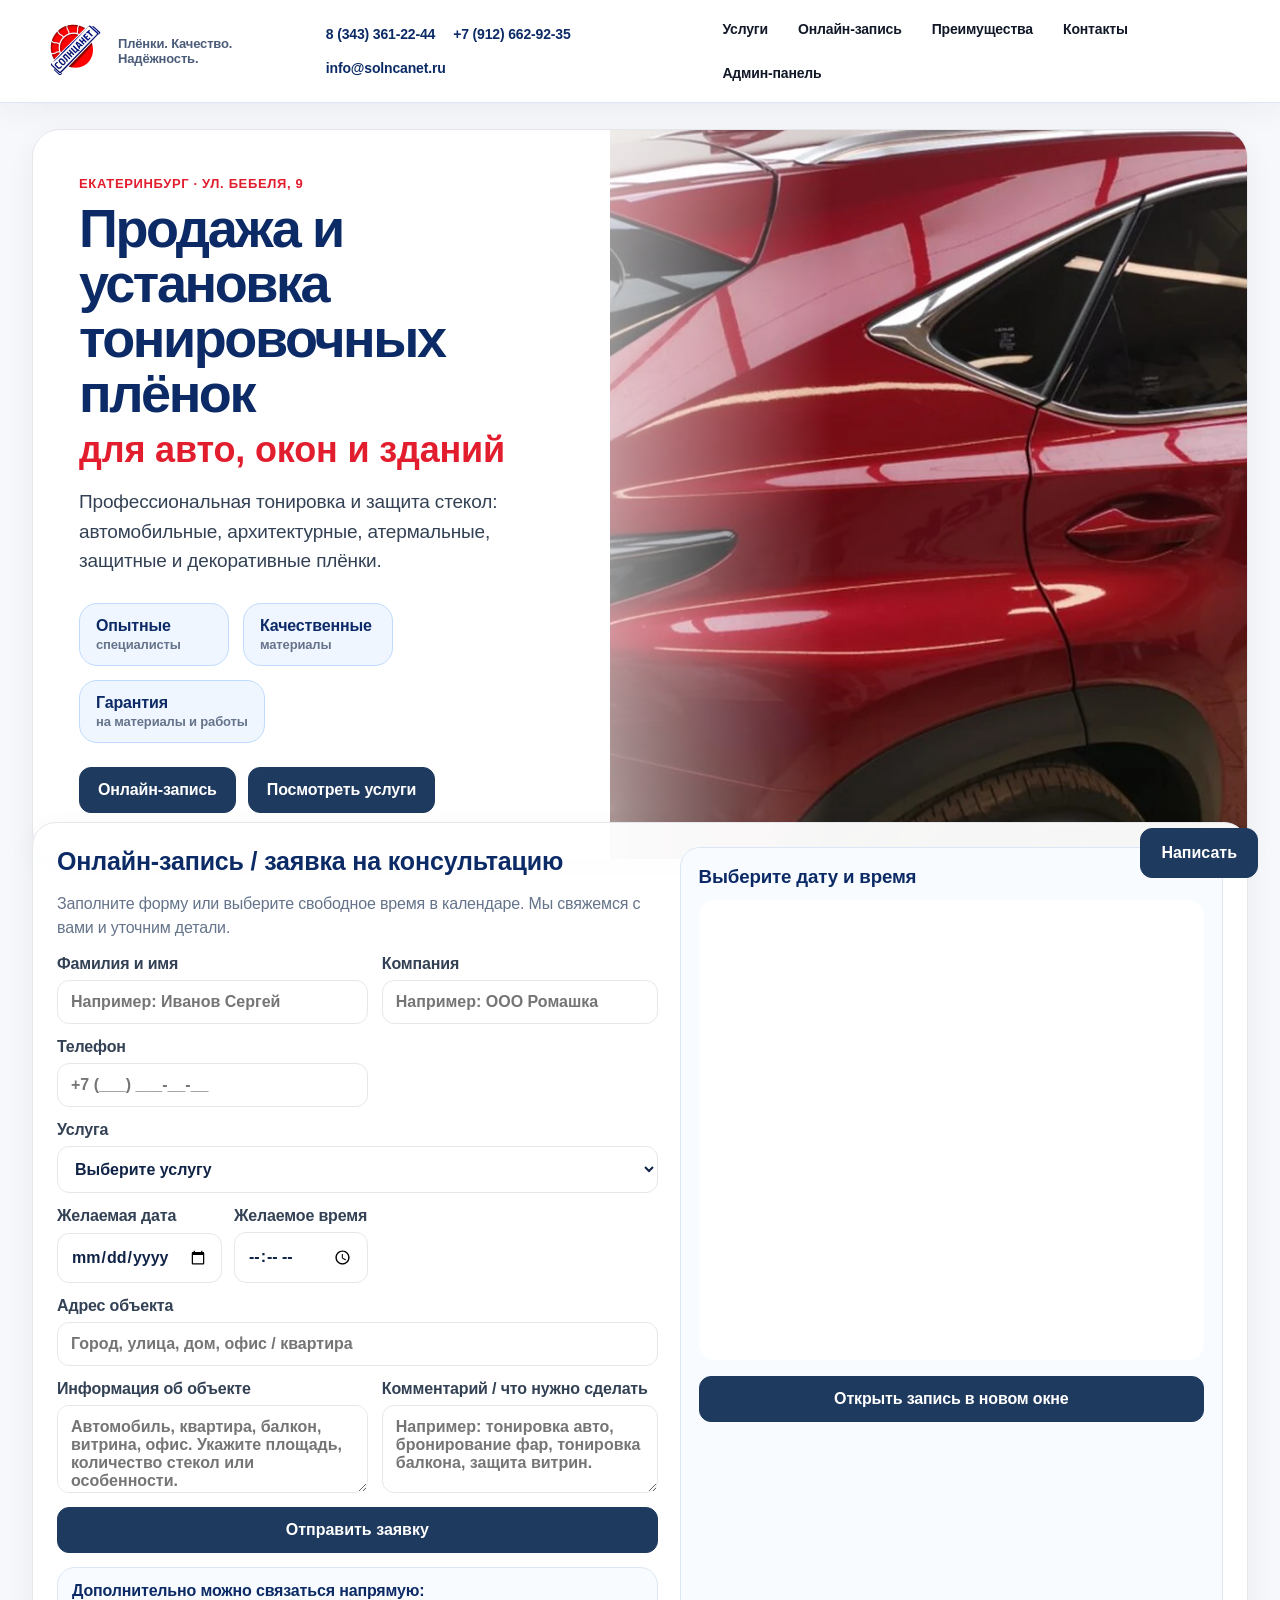
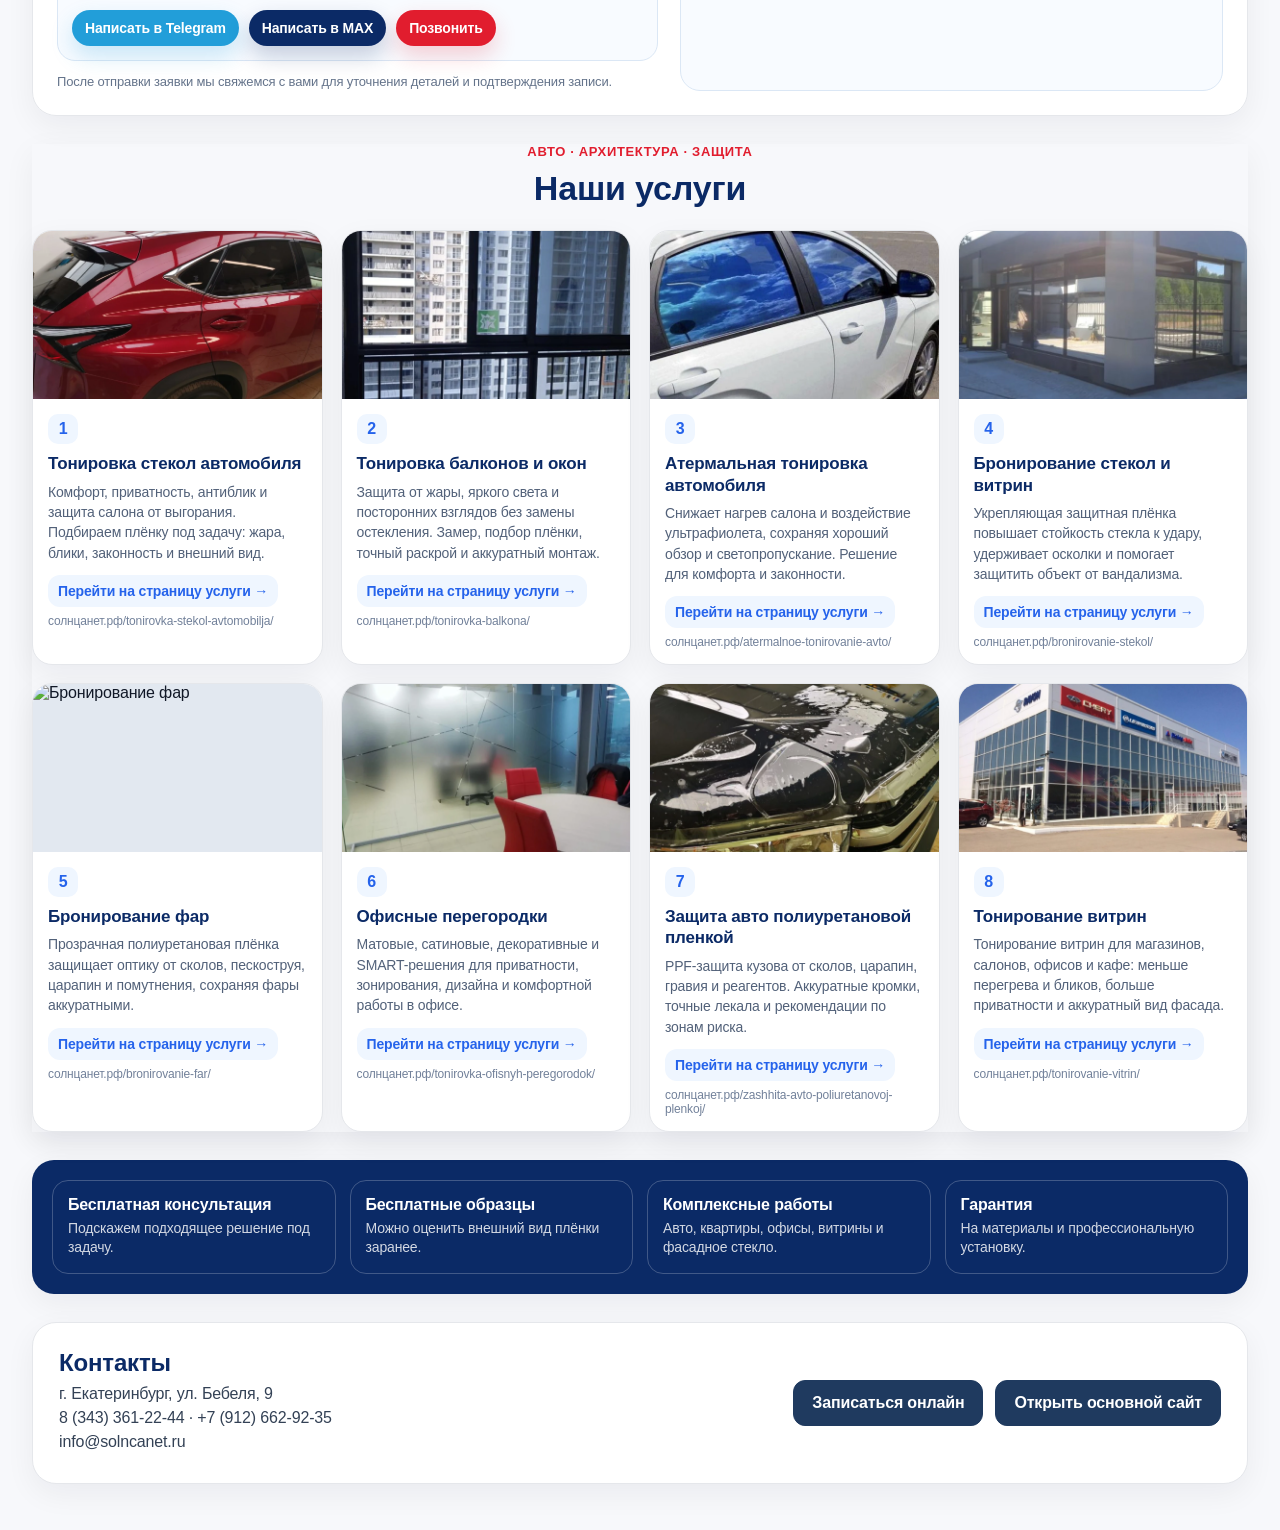
==== index.html @ ce9e2089 "Add files via upload" ====
<!DOCTYPE html>
<html lang="ru">
<head>
  <meta charset="UTF-8" />
  <meta name="viewport" content="width=device-width, initial-scale=1.0" />
  <title>СОЛНЦАНЕТ — продажа и установка тонировочных плёнок</title>
  <meta name="description" content="Онлайн-запись СОЛНЦАНЕТ: тонировка авто, окон, балконов, витрин, бронирование стекол, фар и защита авто полиуретановой пленкой." />

  <link rel="manifest" href="/manifest.webmanifest" />
  <meta name="theme-color" content="#111827" />
  <meta name="mobile-web-app-capable" content="yes" />
  <meta name="apple-mobile-web-app-capable" content="yes" />
  <meta name="apple-mobile-web-app-title" content="СОЛНЦАНЕТ" />
  <meta name="apple-mobile-web-app-status-bar-style" content="default" />
  <link rel="apple-touch-icon" href="/assets/icons/apple-touch-icon.png" />
  <link rel="stylesheet" href="assets/site.css" />
</head>
<body>
  <header class="site-header">
    <a class="logo" href="index.html" aria-label="СОЛНЦАНЕТ">
      <img src="assets/logo-solncanet.png" alt="СОЛНЦАНЕТ" />
      <span>Плёнки. Качество. Надёжность.</span>
    </a>

    <div class="header-contacts" aria-label="Контакты">
      <a href="tel:+73433612244">8 (343) 361-22-44</a>
      <a href="tel:+79126629235">+7 (912) 662-92-35</a>
      <a href="mailto:info@solncanet.ru">info@solncanet.ru</a>
    </div>

    <nav class="nav" aria-label="Навигация">
      <a href="#services">Услуги</a>
      <a href="#booking">Онлайн-запись</a>
      <a href="#advantages">Преимущества</a>
      <a href="#contacts">Контакты</a>
      <a href="admin.html">Админ-панель</a>
    </nav>
  </header>

  <main>
    <section class="hero">
      <div class="hero__text">
        <p class="pretitle">Екатеринбург · ул. Бебеля, 9</p>
        <h1>Продажа и установка <span>тонировочных плёнок</span></h1>
        <h2>для авто, окон и зданий</h2>
        <p class="hero__desc">Профессиональная тонировка и защита стекол: автомобильные, архитектурные, атермальные, защитные и декоративные плёнки.</p>
        <div class="hero-badges">
          <div><b>Опытные</b><span>специалисты</span></div>
          <div><b>Качественные</b><span>материалы</span></div>
          <div><b>Гарантия</b><span>на материалы и работы</span></div>
        </div>
        <div class="hero-actions">
          <a class="btn btn--red" href="zapis.html">Онлайн-запись</a>
          <a class="btn btn--light" href="#services">Посмотреть услуги</a>
        </div>
      </div>
      <div class="hero__image" data-hero-media data-video-src="assets/video/hero.mp4" data-video-poster="assets/img/hero-solncanet.webp">
        <img src="assets/img/hero-solncanet.webp" alt="СОЛНЦАНЕТ — продажа и установка плёнок" />
      </div>
    </section>

    <section id="booking" class="booking-card">
      <div class="booking-form">
        <h2>Онлайн-запись / заявка на консультацию</h2>
        <p>Заполните форму или выберите свободное время в календаре. Мы свяжемся с вами и уточним детали.</p>
        <form id="leadForm" class="lead-form-v7">
          <input type="text" name="hpCompany" class="hp-field" tabindex="-1" autocomplete="off" aria-hidden="true" />
          <input type="hidden" name="formStartedAt" id="formStartedAt" />

          <label>Фамилия и имя
            <input name="name" placeholder="Например: Иванов Сергей" autocomplete="name" required />
          </label>

          <label>Компания
            <input name="companyName" placeholder="Например: ООО Ромашка" autocomplete="organization" />
          </label>

          <label>Телефон
            <input name="phone" placeholder="+7 (___) ___-__-__" autocomplete="tel" required />
          </label>

          <label>Услуга
            <select name="service" required>
              <option value="">Выберите услугу</option>
              <option>Тонировка стекол автомобиля</option>
              <option>Атермальная тонировка автомобиля</option>
              <option>Тонировка балконов и окон</option>
              <option>Бронирование стекол и витрин</option>
              <option>Бронирование фар</option>
              <option>Защита авто полиуретановой пленкой</option>
              <option>Тонирование витрин</option>
              <option>Декоративное тонирование офисных перегородок</option>
              <option>Замер / консультация</option>
              <option>Другое</option>
            </select>
          </label>

          <div class="form-row-2">
            <label>Желаемая дата
              <input name="preferredDate" type="date" />
            </label>
            <label>Желаемое время
              <input name="preferredTime" type="time" />
            </label>
          </div>

          <label>Адрес объекта
            <input name="address" placeholder="Город, улица, дом, офис / квартира" required />
          </label>

          <label>Информация об объекте
            <textarea name="objectInfo" placeholder="Автомобиль, квартира, балкон, витрина, офис. Укажите площадь, количество стекол или особенности." required></textarea>
          </label>

          <label>Комментарий / что нужно сделать
            <textarea name="task" placeholder="Например: тонировка авто, бронирование фар, тонировка балкона, защита витрин." required></textarea>
          </label>

          <button class="btn btn--red" id="leadSubmitBtn" type="submit">Отправить заявку</button>
        </form>
        <div class="contact-choice" id="messengerChoice">
          <b>Дополнительно можно связаться напрямую:</b>
          <div>
            <a class="messenger messenger--tg" href="https://t.me/infosnt" target="_blank" rel="noopener">Написать в Telegram</a>
            <a class="messenger messenger--max" href="https://max.ru/u/f9LHodD0cOJzCTZONeauAnUFGMjW4PM404PirE-rPHovceQ9714S84993z8" target="_blank" rel="noopener">Написать в MAX</a>
            <a class="messenger messenger--phone" href="tel:+79221812244">Позвонить</a>
          </div>
        </div>
        <p class="form-note" id="formNote">После отправки заявки мы свяжемся с вами для уточнения деталей и подтверждения записи.</p>
      </div>

      <div class="calendar-widget">
        <h3>Выберите дату и время</h3>
        <iframe src="https://cal.com/solncanet?embed=true" loading="lazy" title="Онлайн-запись СОЛНЦАНЕТ" allow="camera; microphone; fullscreen; autoplay; clipboard-write"></iframe>
        <a class="btn btn--blue" href="https://cal.com/solncanet" target="_blank" rel="noopener">Открыть запись в новом окне</a>
      </div>
    </section>

    <section id="services" class="services-section">
      <div class="section-head">
        <p class="pretitle">Авто · Архитектура · Защита</p>
        <h2>Наши услуги</h2>
      </div>
      <div class="services-grid">
        <a class="service-card" data-card-link="true" href="https://солнцанет.рф/tonirovka-stekol-avtomobilja/" target="_blank" rel="noopener">
          <img src="assets/img/auto-tonirovka.webp" alt="Тонировка стекол автомобиля" loading="lazy" />
          <div class="service-card__body">
            <span class="service-card__num">1</span>
            <h3>Тонировка стекол автомобиля</h3>
            <p>Комфорт, приватность, антиблик и защита салона от выгорания. Подбираем плёнку под задачу: жара, блики, законность и внешний вид.</p>
            <b>Перейти на страницу услуги →</b>
            <small>солнцанет.рф/tonirovka-stekol-avtomobilja/</small>
          </div>
        </a>
        <a class="service-card" data-card-link="true" href="https://солнцанет.рф/tonirovka-balkona/" target="_blank" rel="noopener">
          <img src="assets/img/okna-balkony.webp" alt="Тонировка балконов и окон" loading="lazy" />
          <div class="service-card__body">
            <span class="service-card__num">2</span>
            <h3>Тонировка балконов и окон</h3>
            <p>Защита от жары, яркого света и посторонних взглядов без замены остекления. Замер, подбор плёнки, точный раскрой и аккуратный монтаж.</p>
            <b>Перейти на страницу услуги →</b>
            <small>солнцанет.рф/tonirovka-balkona/</small>
          </div>
        </a>
        <a class="service-card" data-card-link="true" href="https://солнцанет.рф/atermalnoe-tonirovanie-avto/" target="_blank" rel="noopener">
          <img src="assets/img/atermal.webp" alt="Атермальная тонировка автомобиля" loading="lazy" />
          <div class="service-card__body">
            <span class="service-card__num">3</span>
            <h3>Атермальная тонировка автомобиля</h3>
            <p>Снижает нагрев салона и воздействие ультрафиолета, сохраняя хороший обзор и светопропускание. Решение для комфорта и законности.</p>
            <b>Перейти на страницу услуги →</b>
            <small>солнцанет.рф/atermalnoe-tonirovanie-avto/</small>
          </div>
        </a>
        <a class="service-card" data-card-link="true" href="https://солнцанет.рф/bronirovanie-stekol/" target="_blank" rel="noopener">
          <img src="assets/img/bronirovanie-stekol.webp" alt="Бронирование стекол и витрин" loading="lazy" />
          <div class="service-card__body">
            <span class="service-card__num">4</span>
            <h3>Бронирование стекол и витрин</h3>
            <p>Укрепляющая защитная плёнка повышает стойкость стекла к удару, удерживает осколки и помогает защитить объект от вандализма.</p>
            <b>Перейти на страницу услуги →</b>
            <small>солнцанет.рф/bronirovanie-stekol/</small>
          </div>
        </a>
        <a class="service-card" data-card-link="true" href="https://солнцанет.рф/bronirovanie-far/" target="_blank" rel="noopener">
          <img src="https://солнцанет.рф/wp-content/uploads/2026/03/img_20201122_005517-scaled-e1772696358312.jpg" alt="Бронирование фар" loading="lazy" />
          <div class="service-card__body">
            <span class="service-card__num">5</span>
            <h3>Бронирование фар</h3>
            <p>Прозрачная полиуретановая плёнка защищает оптику от сколов, пескоструя, царапин и помутнения, сохраняя фары аккуратными.</p>
            <b>Перейти на страницу услуги →</b>
            <small>солнцанет.рф/bronirovanie-far/</small>
          </div>
        </a>
        <a class="service-card" data-card-link="true" href="https://солнцанет.рф/tonirovka-ofisnyh-peregorodok/" target="_blank" rel="noopener">
          <img src="assets/img/ofis-peregorodki.webp" alt="Декоративное тонирование офисных перегородок" loading="lazy" />
          <div class="service-card__body">
            <span class="service-card__num">6</span>
            <h3>Офисные перегородки</h3>
            <p>Матовые, сатиновые, декоративные и SMART-решения для приватности, зонирования, дизайна и комфортной работы в офисе.</p>
            <b>Перейти на страницу услуги →</b>
            <small>солнцанет.рф/tonirovka-ofisnyh-peregorodok/</small>
          </div>
        </a>
        <a class="service-card" data-card-link="true" href="https://солнцанет.рф/zashhita-avto-poliuretanovoj-plenkoj/" target="_blank" rel="noopener">
          <img src="assets/img/ppf.webp" alt="Защита авто полиуретановой пленкой" loading="lazy" />
          <div class="service-card__body">
            <span class="service-card__num">7</span>
            <h3>Защита авто полиуретановой пленкой</h3>
            <p>PPF-защита кузова от сколов, царапин, гравия и реагентов. Аккуратные кромки, точные лекала и рекомендации по зонам риска.</p>
            <b>Перейти на страницу услуги →</b>
            <small>солнцанет.рф/zashhita-avto-poliuretanovoj-plenkoj/</small>
          </div>
        </a>
        <a class="service-card" data-card-link="true" href="https://солнцанет.рф/tonirovanie-vitrin/" target="_blank" rel="noopener">
          <img src="assets/img/vitriny.webp" alt="Тонирование витрин" loading="lazy" />
          <div class="service-card__body">
            <span class="service-card__num">8</span>
            <h3>Тонирование витрин</h3>
            <p>Тонирование витрин для магазинов, салонов, офисов и кафе: меньше перегрева и бликов, больше приватности и аккуратный вид фасада.</p>
            <b>Перейти на страницу услуги →</b>
            <small>солнцанет.рф/tonirovanie-vitrin/</small>
          </div>
        </a>
      </div>
    </section>

    <section id="advantages" class="benefits">
      <div><b>Бесплатная консультация</b><span>Подскажем подходящее решение под задачу.</span></div>
      <div><b>Бесплатные образцы</b><span>Можно оценить внешний вид плёнки заранее.</span></div>
      <div><b>Комплексные работы</b><span>Авто, квартиры, офисы, витрины и фасадное стекло.</span></div>
      <div><b>Гарантия</b><span>На материалы и профессиональную установку.</span></div>
    </section>

    <section id="contacts" class="contacts-card">
      <div>
        <h2>Контакты</h2>
        <p>г. Екатеринбург, ул. Бебеля, 9</p>
        <p><a href="tel:+73433612244">8 (343) 361-22-44</a> · <a href="tel:+79126629235">+7 (912) 662-92-35</a></p>
        <p><a href="mailto:info@solncanet.ru">info@solncanet.ru</a></p>
      </div>
      <div class="contacts-actions">
        <a class="btn btn--red" href="zapis.html">Записаться онлайн</a>
        <a class="btn btn--light" href="https://солнцанет.рф" target="_blank" rel="noopener">Открыть основной сайт</a>
      </div>
    </section>
  </main>

  <div class="floating-contact">
    <button class="floating-contact__main" type="button" aria-label="Связаться">Написать</button>
    <div class="floating-contact__menu">
      <a href="https://t.me/infosnt" target="_blank" rel="noopener">Telegram</a>
      <a href="https://max.ru/u/f9LHodD0cOJzCTZONeauAnUFGMjW4PM404PirE-rPHovceQ9714S84993z8" target="_blank" rel="noopener">MAX</a>
      <a href="tel:+79221812244">Позвонить</a>
    </div>
  </div>

  <script src="assets/site.js"></script>
  <script src="assets/pwa.js"></script>
</body>
</html>
---- assets/site.css ----
*{box-sizing:border-box}:root{--blue:#0b2a66;--blue2:#2563eb;--red:#e11d2e;--bg:#f5f8ff;--line:#dbe7f5;--text:#0f2347;--muted:#65748b;--shadow:0 22px 65px rgba(15,35,71,.12)}html{scroll-behavior:smooth}body{margin:0;font-family:Arial,Helvetica,sans-serif;background:linear-gradient(135deg,#fff 0%,#eef5ff 100%);color:var(--text)}a{text-decoration:none;color:inherit}.site-header{min-height:86px;background:#fff;border-bottom:1px solid var(--line);display:flex;align-items:center;gap:24px;justify-content:space-between;padding:12px min(4vw,42px);position:sticky;top:0;z-index:20;box-shadow:0 8px 28px rgba(15,35,71,.05)}.logo{display:flex;align-items:center;gap:12px;color:var(--blue);font-weight:900}.logo img{height:64px;width:auto;display:block}.logo span{font-size:13px;color:#4b5c78}.header-contacts{display:flex;gap:18px;flex-wrap:wrap;font-weight:800;color:var(--blue);font-size:14px}.nav{display:flex;gap:10px;align-items:center;flex-wrap:wrap;font-weight:800;font-size:14px}.nav a{padding:9px 10px;border-radius:12px}.nav a:hover{background:#eff6ff}.hero{width:min(1420px,95vw);margin:26px auto 0;background:#fff;border:1px solid var(--line);border-radius:28px;box-shadow:var(--shadow);overflow:hidden;display:grid;grid-template-columns:.95fr 1.05fr;min-height:430px}.hero__text{padding:46px}.pretitle{margin:0 0 10px;color:var(--red);font-weight:900;text-transform:uppercase;letter-spacing:.05em;font-size:13px}.hero h1{font-size:54px;line-height:1.02;margin:0;color:var(--blue);letter-spacing:-.045em}.hero h1 span{display:block}.hero h2{font-size:36px;line-height:1.05;margin:10px 0 18px;color:var(--red)}.hero__desc{font-size:19px;line-height:1.55;color:#334155;margin:0;max-width:620px}.hero__image{min-height:430px;background:#eaf2ff;position:relative}.hero__image:before{content:"";position:absolute;inset:0;background:linear-gradient(90deg,rgba(255,255,255,.55),transparent 35%)}.hero__image img,.hero__image video{width:100%;height:100%;object-fit:cover;display:block}.hero__image video{background:#0b2a66}.hero-badges{display:flex;gap:14px;flex-wrap:wrap;margin-top:28px}.hero-badges div{display:grid;gap:2px;background:#eff6ff;border:1px solid #bfdbfe;border-radius:18px;padding:13px 16px;min-width:150px}.hero-badges b{color:var(--blue)}.hero-badges span{font-size:13px;color:var(--muted);font-weight:700}.hero-actions{display:flex;gap:12px;flex-wrap:wrap;margin-top:24px}.booking-card{width:min(1420px,95vw);margin:-38px auto 28px;position:relative;z-index:3;background:rgba(255,255,255,.96);border:1px solid var(--line);border-radius:24px;box-shadow:var(--shadow);display:grid;grid-template-columns:1.05fr .95fr;gap:22px;padding:24px}.booking-card h2{margin:0 0 8px;font-size:25px;color:var(--blue)}.booking-card p{color:var(--muted);line-height:1.45}.booking-form form{display:grid;grid-template-columns:1fr 1fr;gap:14px}.booking-form label{display:grid;gap:7px;font-weight:900;color:#334155}.booking-form textarea{min-height:88px;resize:vertical}.booking-form input,.booking-form textarea{border:1px solid #cbd5e1;border-radius:14px;padding:12px 13px;font-size:15px;outline:none}.booking-form input:focus,.booking-form textarea:focus{border-color:var(--blue2);box-shadow:0 0 0 4px rgba(37,99,235,.1)}.booking-form label:nth-of-type(4),.booking-form label:nth-of-type(5),.booking-form .btn{grid-column:1/-1}.form-note{color:var(--muted);font-size:13px;margin:12px 0 0}.calendar-widget{background:#f8fbff;border:1px solid var(--line);border-radius:20px;padding:18px}.calendar-widget h3{margin:0 0 12px;color:var(--blue)}.calendar-widget iframe{width:100%;height:460px;border:0;border-radius:16px;background:#fff}.btn{border:0;border-radius:14px;padding:13px 18px;font-weight:900;display:inline-flex;align-items:center;justify-content:center;cursor:pointer}.btn--red{background:var(--red);color:#fff}.btn--blue{background:var(--blue2);color:#fff;margin-top:12px;width:100%}.btn--light{background:#eff6ff;color:var(--blue)}.services-section{width:min(1420px,95vw);margin:28px auto}.section-head{text-align:center;margin-bottom:22px}.services-section h2{font-size:34px;margin:0;color:var(--blue)}.services-grid{display:grid;grid-template-columns:repeat(4,1fr);gap:18px}.service-card{background:#fff;border:1px solid var(--line);border-radius:20px;overflow:hidden;box-shadow:0 14px 40px rgba(15,35,71,.08);transition:.18s transform,.18s box-shadow;display:flex;flex-direction:column}.service-card:hover{transform:translateY(-3px);box-shadow:0 20px 55px rgba(15,35,71,.13)}.service-card img{width:100%;height:168px;object-fit:cover;display:block;background:#e2e8f0}.service-card__body{padding:15px}.service-card__num{display:inline-flex;align-items:center;justify-content:center;width:30px;height:30px;border-radius:10px;background:#eff6ff;color:var(--blue2);font-weight:900;margin-bottom:9px}.service-card h3{font-size:17px;line-height:1.25;color:var(--blue);margin:0 0 7px}.service-card p{margin:0 0 12px;color:#526179;line-height:1.45;font-size:14px}.service-card b{color:var(--blue2);font-size:14px}.service-card small{display:block;margin-top:7px;color:#72819a;font-size:12px;word-break:break-word}.benefits{width:min(1420px,95vw);margin:28px auto;background:var(--blue);color:#fff;border-radius:22px;padding:20px;display:grid;grid-template-columns:repeat(4,1fr);gap:14px}.benefits div{border:1px solid rgba(255,255,255,.22);border-radius:16px;padding:15px}.benefits b{display:block;margin-bottom:5px}.benefits span{opacity:.82;font-size:14px;line-height:1.4}.contacts-card{width:min(1420px,95vw);margin:0 auto 46px;background:#fff;border:1px solid var(--line);border-radius:24px;box-shadow:var(--shadow);padding:26px;display:flex;justify-content:space-between;gap:20px;align-items:center}.contacts-card h2{margin:0 0 8px;color:var(--blue)}.contacts-card p{margin:6px 0;color:#334155}.contacts-actions{display:flex;gap:12px;flex-wrap:wrap}.booking-only{width:min(1180px,95vw);margin:34px auto;background:#fff;border:1px solid var(--line);border-radius:28px;box-shadow:var(--shadow);padding:28px}.booking-only h1{font-size:42px;color:var(--blue);margin:0 0 8px}.booking-only p{color:var(--muted);font-size:18px}.booking-only iframe{width:100%;height:820px;border:0;border-radius:20px}@media(max-width:1180px){.header-contacts{display:none}.services-grid{grid-template-columns:repeat(2,1fr)}}@media(max-width:900px){.hero,.booking-card{grid-template-columns:1fr}.benefits{grid-template-columns:repeat(2,1fr)}.hero h1{font-size:42px}.hero h2{font-size:28px}.contacts-card{display:block}.contacts-actions{margin-top:18px}}@media(max-width:620px){.site-header{align-items:flex-start;gap:12px;flex-direction:column}.nav{gap:6px}.logo img{height:56px}.booking-form form{grid-template-columns:1fr}.services-grid,.benefits{grid-template-columns:1fr}.hero__text{padding:28px}.booking-card{margin:18px auto}.calendar-widget iframe{height:680px}}

/* v3: карточка услуги кликабельна целиком, включая фото */
.service-card{cursor:pointer;position:relative}
.service-card img{pointer-events:none}
.service-card__body{pointer-events:none}
.service-card b{display:inline-flex;background:#eff6ff;color:var(--blue2);border-radius:12px;padding:8px 10px}
.service-card:focus-visible{outline:4px solid rgba(37,99,235,.35);outline-offset:3px}


/* v5: Telegram / MAX contact buttons */
.messenger-links{display:flex;align-items:center;gap:8px;flex-wrap:wrap}
.messenger{display:inline-flex;align-items:center;justify-content:center;border-radius:999px;padding:10px 13px;font-weight:900;font-size:14px;text-decoration:none;white-space:nowrap;transition:.18s transform,.18s box-shadow,.18s filter}
.messenger:hover{transform:translateY(-1px);filter:brightness(.98)}
.messenger--tg{background:#229ED9;color:#fff!important;box-shadow:0 10px 22px rgba(34,158,217,.22)}
.messenger--max{background:#0b2a66;color:#fff!important;box-shadow:0 10px 22px rgba(11,42,102,.22)}
.messenger--phone{background:#e11d2e;color:#fff!important;box-shadow:0 10px 22px rgba(225,29,46,.20)}

.contact-choice{margin-top:14px;background:#f8fbff;border:1px solid var(--line);border-radius:18px;padding:14px;display:grid;gap:10px}
.contact-choice b{color:var(--blue)}
.contact-choice div,.booking-contact-choice{display:flex;gap:10px;flex-wrap:wrap}

.floating-contact{position:fixed;right:22px;bottom:22px;z-index:90}
.floating-contact__main{border:0;border-radius:999px;background:#e11d2e;color:#fff;font-weight:900;padding:15px 20px;box-shadow:0 18px 45px rgba(225,29,46,.28);cursor:pointer}
.floating-contact__menu{position:absolute;right:0;bottom:58px;background:#fff;border:1px solid var(--line);border-radius:18px;box-shadow:0 18px 55px rgba(15,35,71,.18);padding:10px;display:none;min-width:190px}
.floating-contact.is-open .floating-contact__menu{display:grid;gap:8px}
.floating-contact__menu a{display:flex;align-items:center;justify-content:center;border-radius:12px;padding:11px 13px;font-weight:900;text-decoration:none;background:#eff6ff;color:var(--blue)}
.floating-contact__menu a:nth-child(1){background:#229ED9;color:#fff}
.floating-contact__menu a:nth-child(2){background:#0b2a66;color:#fff}
.floating-contact__menu a:nth-child(3){background:#e11d2e;color:#fff}

@media(max-width:1100px){
  .messenger-links{width:100%}
}
@media(max-width:620px){
  .floating-contact{right:14px;bottom:14px}
  .floating-contact__main{padding:13px 16px}
}


.contact-choice--highlight{
  box-shadow:0 0 0 4px rgba(37,99,235,.18), 0 18px 50px rgba(15,35,71,.16);
  border-color:#2563eb!important;
}

/* v7: нормальная отправка заявок */
.lead-form-v7 select,
.lead-form-v7 input[type="date"],
.lead-form-v7 input[type="time"]{width:100%;border:1px solid #cbd5e1;border-radius:14px;padding:13px;font-size:15px;background:#fff;color:var(--text)}
.form-row-2{display:grid;grid-template-columns:1fr 1fr;gap:12px}
.hp-field{position:absolute!important;left:-9999px!important;width:1px!important;height:1px!important;opacity:0!important;pointer-events:none!important}
#leadSubmitBtn:disabled{opacity:.72;cursor:wait}
.form-note.is-success{color:#166534;background:#dcfce7;border:1px solid #86efac;border-radius:14px;padding:12px;font-weight:900}
.form-note.is-error{color:#991b1b;background:#fee2e2;border:1px solid #fecaca;border-radius:14px;padding:12px;font-weight:900}
@media(max-width:640px){.form-row-2{grid-template-columns:1fr}}

.pwa-install-box{position:fixed;left:16px;right:16px;bottom:16px;z-index:9999;display:flex;align-items:center;gap:12px;justify-content:space-between;background:#fff;border:1px solid rgba(13,49,111,.18);box-shadow:0 18px 45px rgba(13,49,111,.2);border-radius:18px;padding:12px 14px;color:#08245a}.pwa-install-box div{display:grid;gap:2px}.pwa-install-box b{font-size:15px}.pwa-install-box span{font-size:12px;color:#556070}.pwa-install-box button{border:0;border-radius:12px;padding:10px 14px;font-weight:800;cursor:pointer}.pwa-install-box #pwaInstallBtn{background:#e71630;color:#fff}.pwa-install-box #pwaInstallClose{background:#f1f5fb;color:#102b5c;font-size:18px;line-height:1;padding:8px 11px}@media(max-width:640px){.pwa-install-box{align-items:flex-start}.pwa-install-box #pwaInstallBtn{white-space:nowrap}}


/* v44 public minimal UI */
:root{--ui-primary:#1f3a5f;--ui-line:#e5e7eb;--ui-bg:#f7f8fb;--ui-text:#111827;--ui-muted:#6b7280;--ui-shadow:0 10px 30px rgba(17,24,39,.055)}
body{font-family:Inter,-apple-system,BlinkMacSystemFont,"Segoe UI",Roboto,Arial,sans-serif!important;background:var(--ui-bg)!important;color:var(--ui-text)!important;letter-spacing:-.01em!important}button,input,select,textarea{font:inherit!important}button,.btn,.primary{background:var(--ui-primary)!important;color:#fff!important;border:1px solid var(--ui-primary)!important;border-radius:12px!important;box-shadow:none!important;font-weight:800!important}input,select,textarea{border:1px solid var(--ui-line)!important;border-radius:12px!important;box-shadow:none!important}.card,.service-card,.form-card,section{box-shadow:var(--ui-shadow)!important;border-color:var(--ui-line)!important}.muted,p{color:var(--ui-muted)}
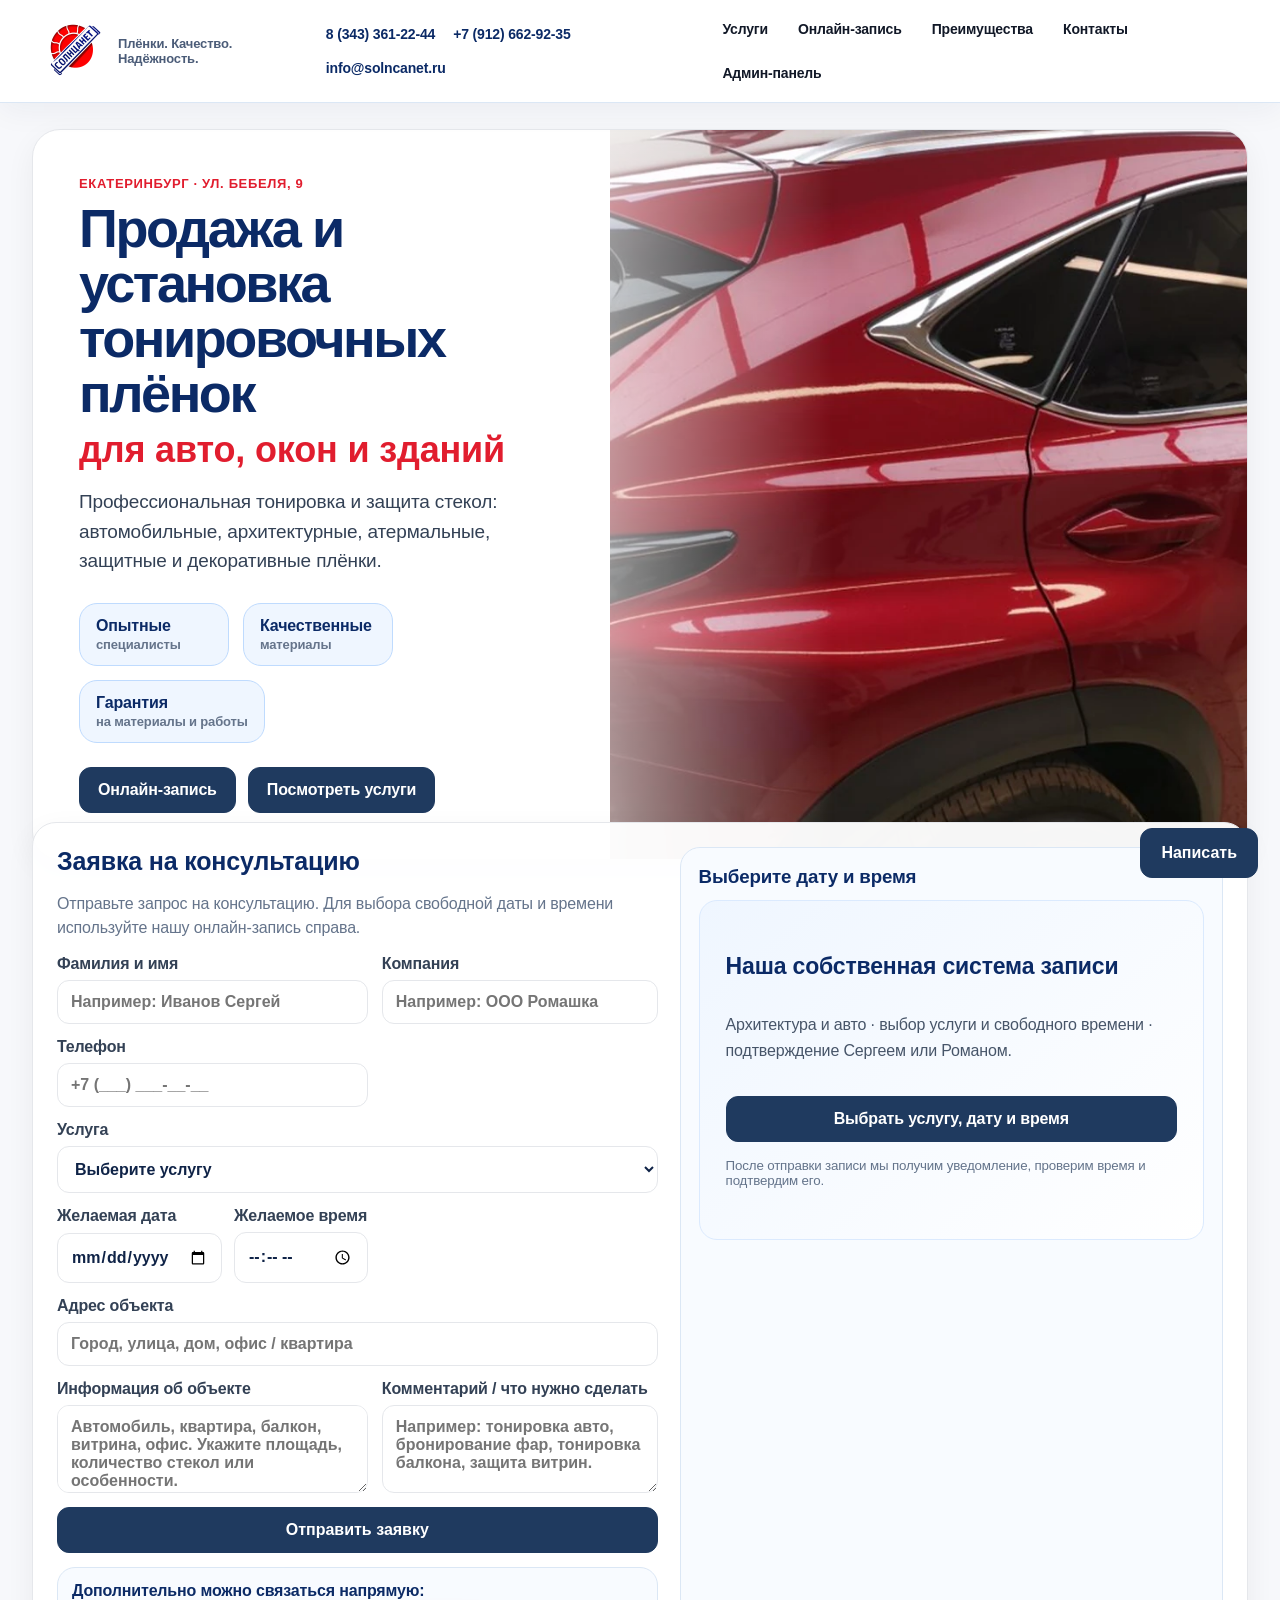
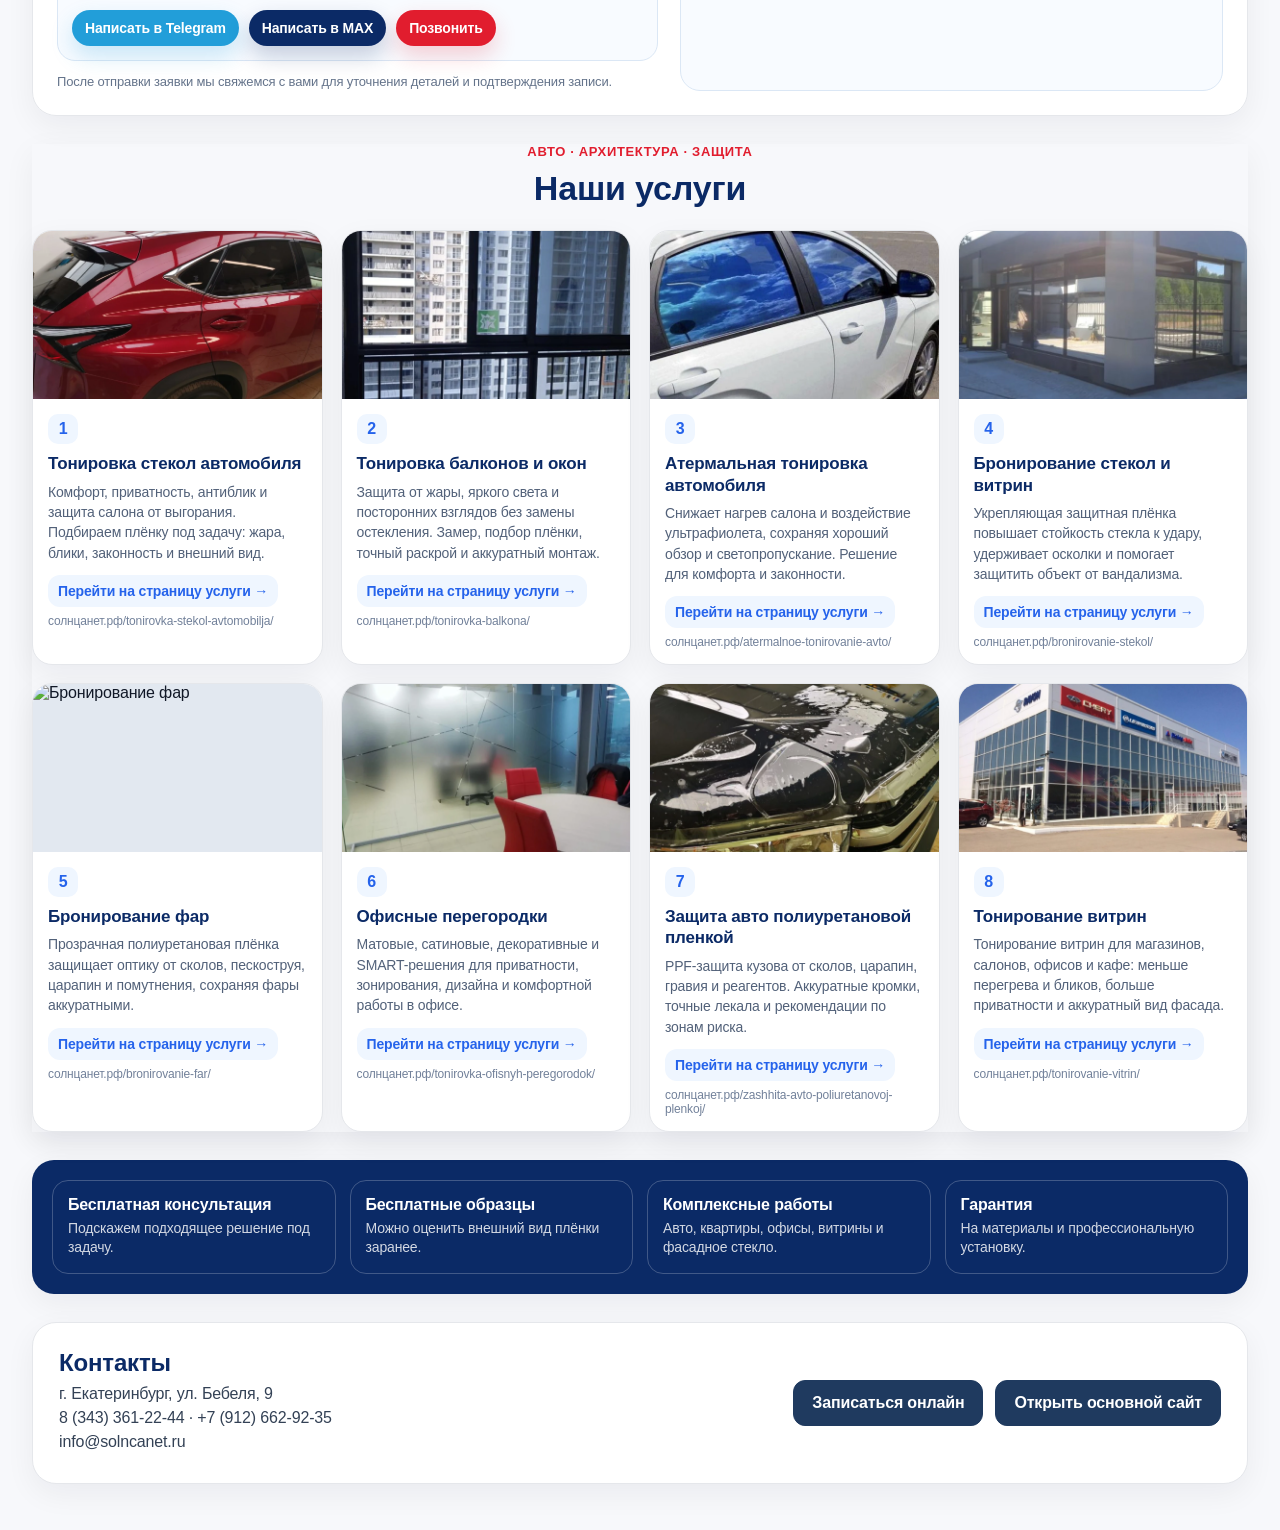
==== commit 69d4e2b1: "Add files via upload" ====
--- a/index.html
+++ b/index.html
@@ -13,7 +13,7 @@
   <meta name="apple-mobile-web-app-title" content="СОЛНЦАНЕТ" />
   <meta name="apple-mobile-web-app-status-bar-style" content="default" />
   <link rel="apple-touch-icon" href="/assets/icons/apple-touch-icon.png" />
-  <link rel="stylesheet" href="assets/site.css" />
+  <link rel="stylesheet" href="assets/site.css?v=20260902-admin-recovery-cache-fix-v1" />
 </head>
 <body>
   <header class="site-header">
@@ -61,8 +61,8 @@
 
     <section id="booking" class="booking-card">
       <div class="booking-form">
-        <h2>Онлайн-запись / заявка на консультацию</h2>
-        <p>Заполните форму или выберите свободное время в календаре. Мы свяжемся с вами и уточним детали.</p>
+        <h2>Заявка на консультацию</h2>
+        <p>Отправьте запрос на консультацию. Для выбора свободной даты и времени используйте нашу онлайн-запись справа.</p>
         <form id="leadForm" class="lead-form-v7">
           <input type="text" name="hpCompany" class="hp-field" tabindex="-1" autocomplete="off" aria-hidden="true" />
           <input type="hidden" name="formStartedAt" id="formStartedAt" />
@@ -131,8 +131,7 @@
 
       <div class="calendar-widget">
         <h3>Выберите дату и время</h3>
-        <iframe src="https://cal.com/solncanet?embed=true" loading="lazy" title="Онлайн-запись СОЛНЦАНЕТ" allow="camera; microphone; fullscreen; autoplay; clipboard-write"></iframe>
-        <a class="btn btn--blue" href="https://cal.com/solncanet" target="_blank" rel="noopener">Открыть запись в новом окне</a>
+        <div class="booking-entry-cta"><b>Наша собственная система записи</b><p>Архитектура и авто · выбор услуги и свободного времени · подтверждение Сергеем или Романом.</p><a class="btn btn--blue" href="zapis.html">Выбрать услугу, дату и время</a><small>После отправки записи мы получим уведомление, проверим время и подтвердим его.</small></div>
       </div>
     </section>
 
@@ -255,7 +254,7 @@
     </div>
   </div>
 
-  <script src="assets/site.js"></script>
-  <script src="assets/pwa.js"></script>
+  <script src="assets/site.js?v=20260902-admin-recovery-cache-fix-v1"></script>
+  <script src="assets/pwa.js?v=20260902-admin-recovery-cache-fix-v1"></script>
 </body>
 </html>
--- a/assets/site.css
+++ b/assets/site.css
@@ -60,3 +60,6 @@
 /* v44 public minimal UI */
 :root{--ui-primary:#1f3a5f;--ui-line:#e5e7eb;--ui-bg:#f7f8fb;--ui-text:#111827;--ui-muted:#6b7280;--ui-shadow:0 10px 30px rgba(17,24,39,.055)}
 body{font-family:Inter,-apple-system,BlinkMacSystemFont,"Segoe UI",Roboto,Arial,sans-serif!important;background:var(--ui-bg)!important;color:var(--ui-text)!important;letter-spacing:-.01em!important}button,input,select,textarea{font:inherit!important}button,.btn,.primary{background:var(--ui-primary)!important;color:#fff!important;border:1px solid var(--ui-primary)!important;border-radius:12px!important;box-shadow:none!important;font-weight:800!important}input,select,textarea{border:1px solid var(--ui-line)!important;border-radius:12px!important;box-shadow:none!important}.card,.service-card,.form-card,section{box-shadow:var(--ui-shadow)!important;border-color:var(--ui-line)!important}.muted,p{color:var(--ui-muted)}
+
+/* Own booking widget, no Cal.com */
+.booking-entry-cta{min-height:340px;padding:26px;background:linear-gradient(140deg,#eff6ff,#fff);border:1px solid #dbeafe;border-radius:18px;display:flex;flex-direction:column;justify-content:center;gap:16px}.booking-entry-cta b{font-size:23px;color:#0b2a66}.booking-entry-cta p{color:#475569;line-height:1.6}.booking-entry-cta small{color:#64748b}.booking-entry-cta a{display:flex!important;text-align:center;margin:0!important}
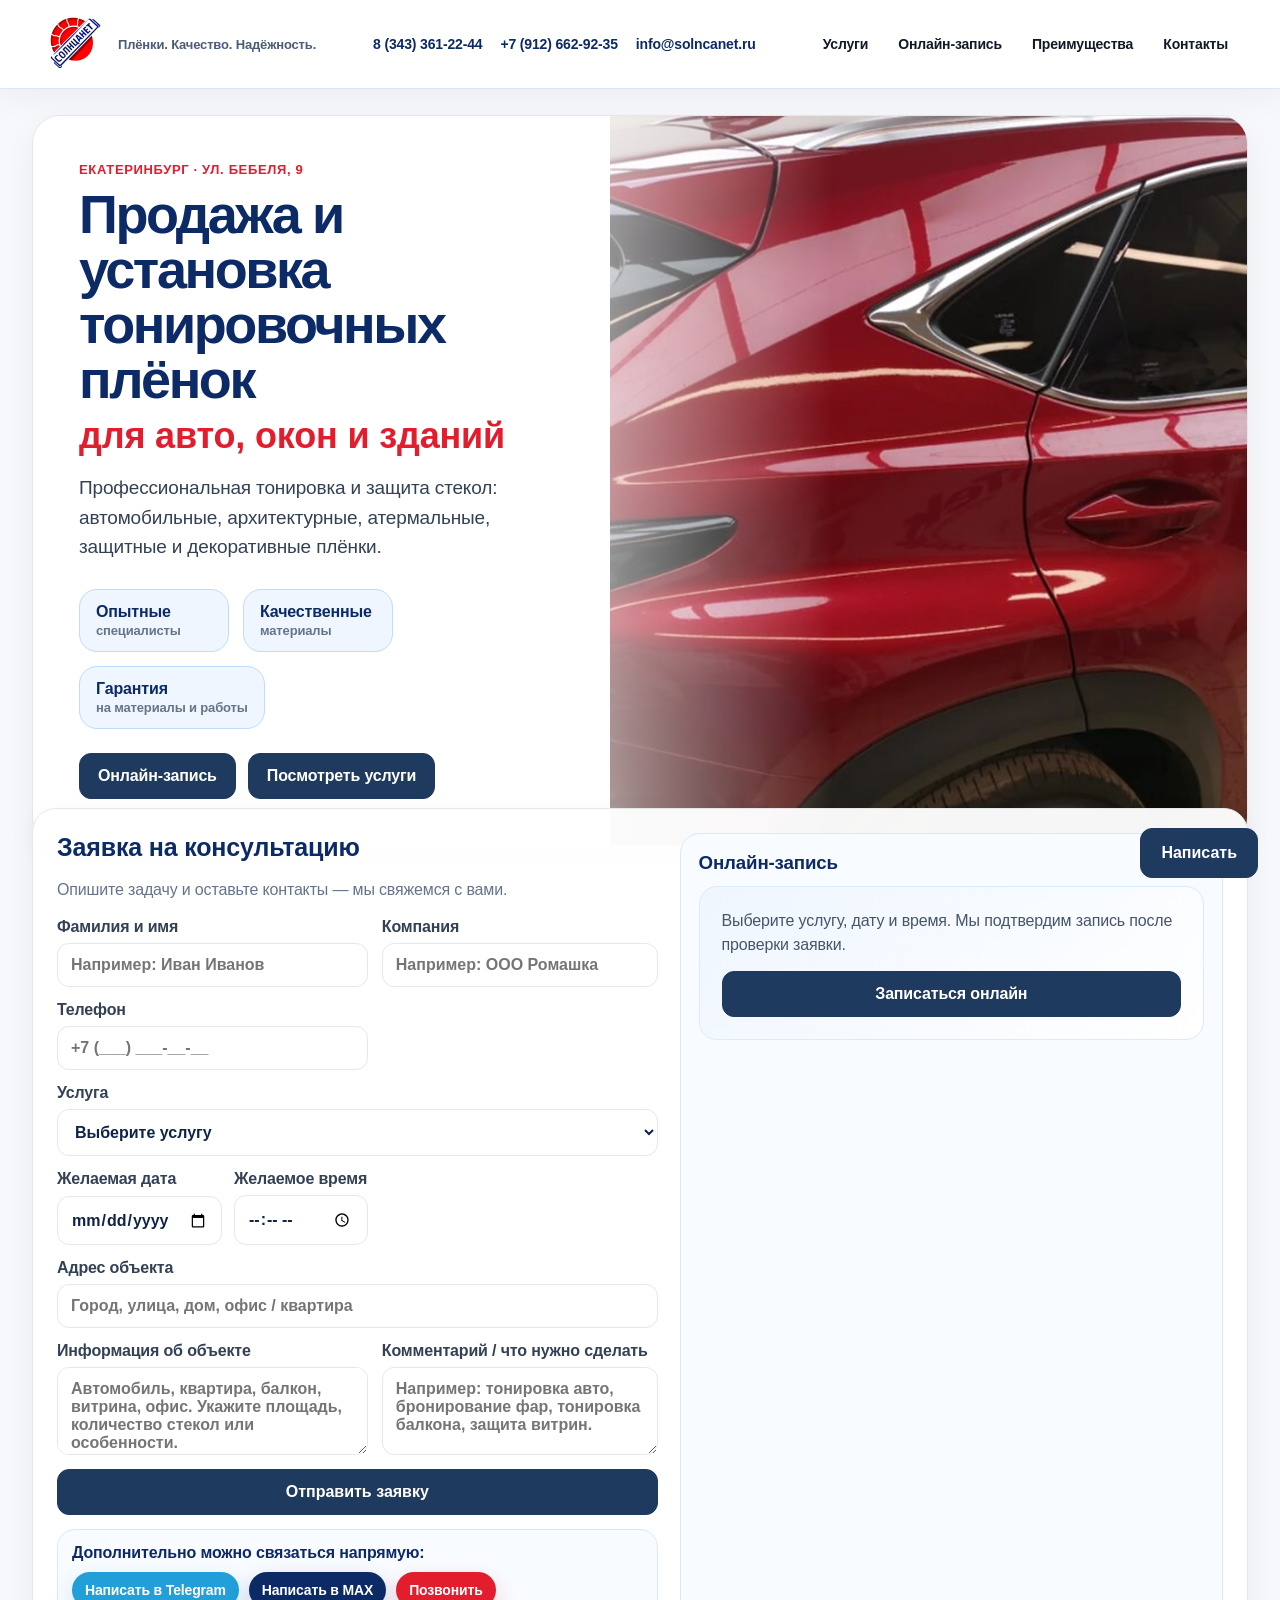
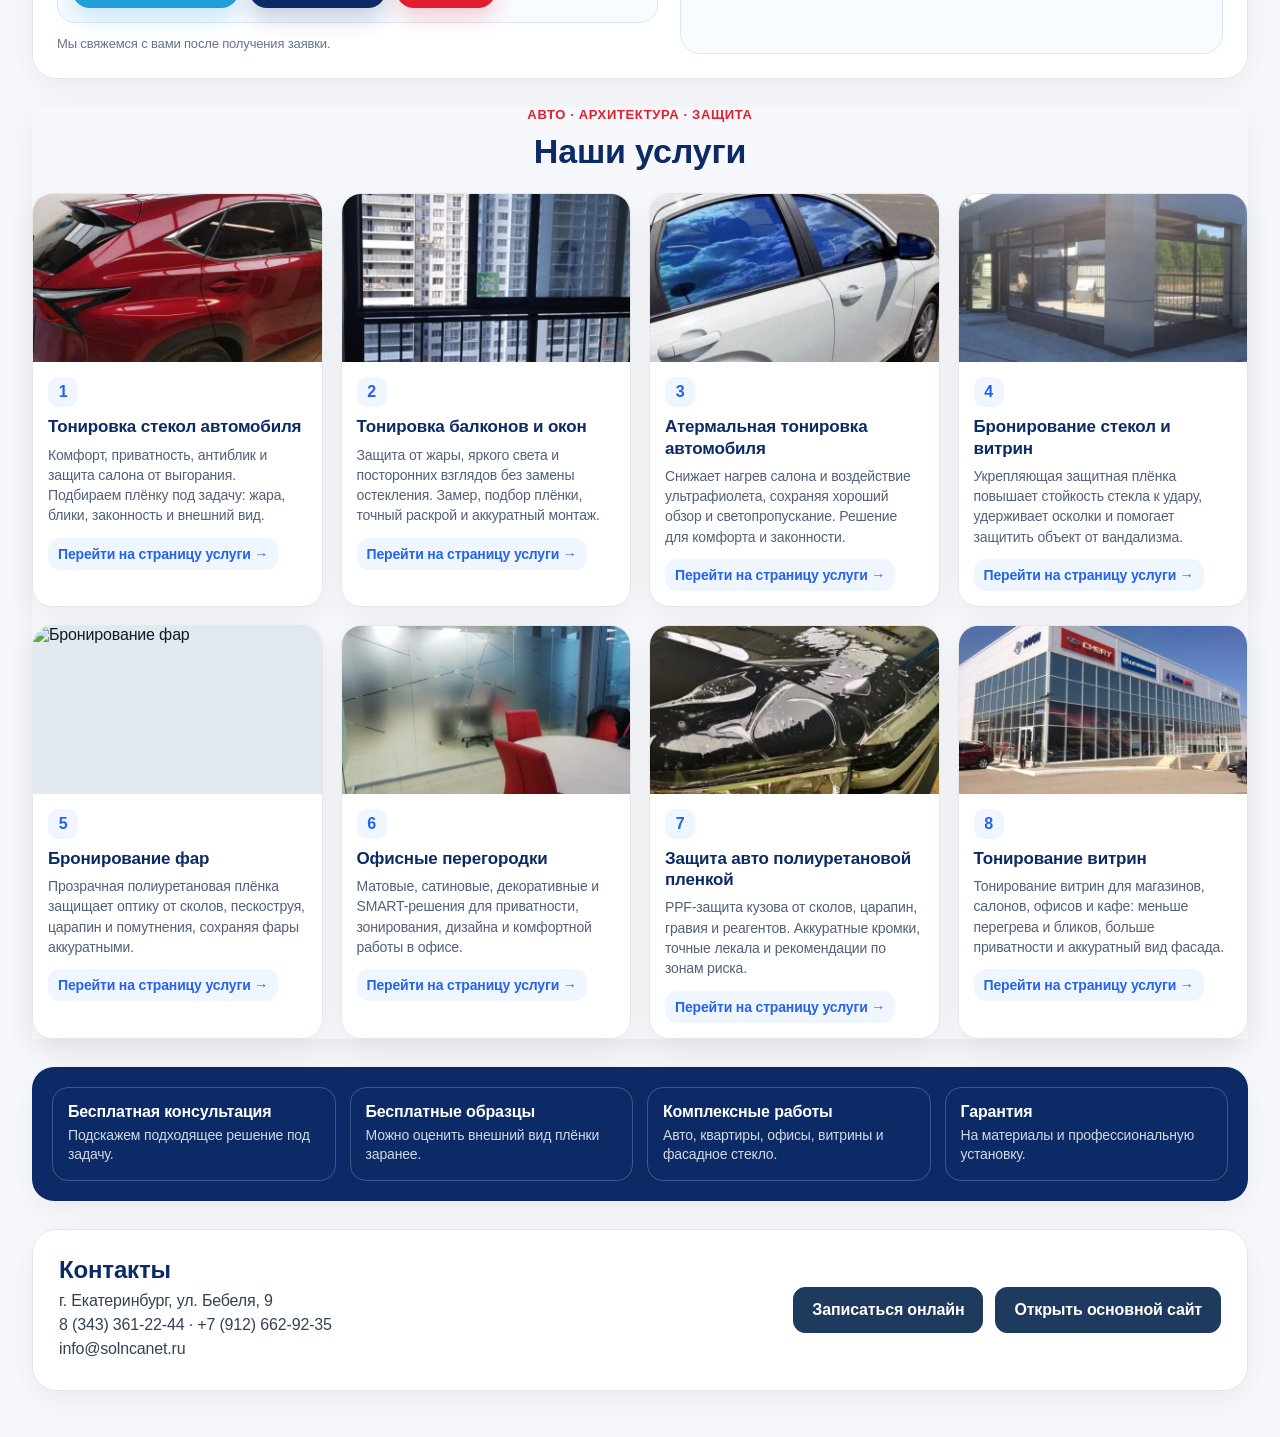
==== commit 207d2e79: "Add files via upload" ====
--- a/index.html
+++ b/index.html
@@ -13,7 +13,7 @@
   <meta name="apple-mobile-web-app-title" content="СОЛНЦАНЕТ" />
   <meta name="apple-mobile-web-app-status-bar-style" content="default" />
   <link rel="apple-touch-icon" href="/assets/icons/apple-touch-icon.png" />
-  <link rel="stylesheet" href="assets/site.css?v=20260902-admin-recovery-cache-fix-v1" />
+  <link rel="stylesheet" href="assets/site.css?v=client-public-clean-20261110-v2" />
 </head>
 <body>
   <header class="site-header">
@@ -33,7 +33,6 @@
       <a href="#booking">Онлайн-запись</a>
       <a href="#advantages">Преимущества</a>
       <a href="#contacts">Контакты</a>
-      <a href="admin.html">Админ-панель</a>
     </nav>
   </header>
 
@@ -62,13 +61,13 @@
     <section id="booking" class="booking-card">
       <div class="booking-form">
         <h2>Заявка на консультацию</h2>
-        <p>Отправьте запрос на консультацию. Для выбора свободной даты и времени используйте нашу онлайн-запись справа.</p>
+        <p>Опишите задачу и оставьте контакты — мы свяжемся с вами.</p>
         <form id="leadForm" class="lead-form-v7">
           <input type="text" name="hpCompany" class="hp-field" tabindex="-1" autocomplete="off" aria-hidden="true" />
           <input type="hidden" name="formStartedAt" id="formStartedAt" />
 
           <label>Фамилия и имя
-            <input name="name" placeholder="Например: Иванов Сергей" autocomplete="name" required />
+            <input name="name" placeholder="Например: Иван Иванов" autocomplete="name" required />
           </label>
 
           <label>Компания
@@ -126,12 +125,12 @@
             <a class="messenger messenger--phone" href="tel:+79221812244">Позвонить</a>
           </div>
         </div>
-        <p class="form-note" id="formNote">После отправки заявки мы свяжемся с вами для уточнения деталей и подтверждения записи.</p>
+        <p class="form-note" id="formNote">Мы свяжемся с вами после получения заявки.</p>
       </div>
 
       <div class="calendar-widget">
-        <h3>Выберите дату и время</h3>
-        <div class="booking-entry-cta"><b>Наша собственная система записи</b><p>Архитектура и авто · выбор услуги и свободного времени · подтверждение Сергеем или Романом.</p><a class="btn btn--blue" href="zapis.html">Выбрать услугу, дату и время</a><small>После отправки записи мы получим уведомление, проверим время и подтвердим его.</small></div>
+        <h3>Онлайн-запись</h3>
+        <div class="booking-entry-cta"><p>Выберите услугу, дату и время. Мы подтвердим запись после проверки заявки.</p><a class="btn btn--blue" href="zapis.html">Записаться онлайн</a></div>
       </div>
     </section>
 
@@ -148,7 +147,6 @@
             <h3>Тонировка стекол автомобиля</h3>
             <p>Комфорт, приватность, антиблик и защита салона от выгорания. Подбираем плёнку под задачу: жара, блики, законность и внешний вид.</p>
             <b>Перейти на страницу услуги →</b>
-            <small>солнцанет.рф/tonirovka-stekol-avtomobilja/</small>
           </div>
         </a>
         <a class="service-card" data-card-link="true" href="https://солнцанет.рф/tonirovka-balkona/" target="_blank" rel="noopener">
@@ -158,7 +156,6 @@
             <h3>Тонировка балконов и окон</h3>
             <p>Защита от жары, яркого света и посторонних взглядов без замены остекления. Замер, подбор плёнки, точный раскрой и аккуратный монтаж.</p>
             <b>Перейти на страницу услуги →</b>
-            <small>солнцанет.рф/tonirovka-balkona/</small>
           </div>
         </a>
         <a class="service-card" data-card-link="true" href="https://солнцанет.рф/atermalnoe-tonirovanie-avto/" target="_blank" rel="noopener">
@@ -168,7 +165,6 @@
             <h3>Атермальная тонировка автомобиля</h3>
             <p>Снижает нагрев салона и воздействие ультрафиолета, сохраняя хороший обзор и светопропускание. Решение для комфорта и законности.</p>
             <b>Перейти на страницу услуги →</b>
-            <small>солнцанет.рф/atermalnoe-tonirovanie-avto/</small>
           </div>
         </a>
         <a class="service-card" data-card-link="true" href="https://солнцанет.рф/bronirovanie-stekol/" target="_blank" rel="noopener">
@@ -178,7 +174,6 @@
             <h3>Бронирование стекол и витрин</h3>
             <p>Укрепляющая защитная плёнка повышает стойкость стекла к удару, удерживает осколки и помогает защитить объект от вандализма.</p>
             <b>Перейти на страницу услуги →</b>
-            <small>солнцанет.рф/bronirovanie-stekol/</small>
           </div>
         </a>
         <a class="service-card" data-card-link="true" href="https://солнцанет.рф/bronirovanie-far/" target="_blank" rel="noopener">
@@ -188,7 +183,6 @@
             <h3>Бронирование фар</h3>
             <p>Прозрачная полиуретановая плёнка защищает оптику от сколов, пескоструя, царапин и помутнения, сохраняя фары аккуратными.</p>
             <b>Перейти на страницу услуги →</b>
-            <small>солнцанет.рф/bronirovanie-far/</small>
           </div>
         </a>
         <a class="service-card" data-card-link="true" href="https://солнцанет.рф/tonirovka-ofisnyh-peregorodok/" target="_blank" rel="noopener">
@@ -198,7 +192,6 @@
             <h3>Офисные перегородки</h3>
             <p>Матовые, сатиновые, декоративные и SMART-решения для приватности, зонирования, дизайна и комфортной работы в офисе.</p>
             <b>Перейти на страницу услуги →</b>
-            <small>солнцанет.рф/tonirovka-ofisnyh-peregorodok/</small>
           </div>
         </a>
         <a class="service-card" data-card-link="true" href="https://солнцанет.рф/zashhita-avto-poliuretanovoj-plenkoj/" target="_blank" rel="noopener">
@@ -208,7 +201,6 @@
             <h3>Защита авто полиуретановой пленкой</h3>
             <p>PPF-защита кузова от сколов, царапин, гравия и реагентов. Аккуратные кромки, точные лекала и рекомендации по зонам риска.</p>
             <b>Перейти на страницу услуги →</b>
-            <small>солнцанет.рф/zashhita-avto-poliuretanovoj-plenkoj/</small>
           </div>
         </a>
         <a class="service-card" data-card-link="true" href="https://солнцанет.рф/tonirovanie-vitrin/" target="_blank" rel="noopener">
@@ -218,7 +210,6 @@
             <h3>Тонирование витрин</h3>
             <p>Тонирование витрин для магазинов, салонов, офисов и кафе: меньше перегрева и бликов, больше приватности и аккуратный вид фасада.</p>
             <b>Перейти на страницу услуги →</b>
-            <small>солнцанет.рф/tonirovanie-vitrin/</small>
           </div>
         </a>
       </div>
@@ -254,7 +245,7 @@
     </div>
   </div>
 
-  <script src="assets/site.js?v=20260902-admin-recovery-cache-fix-v1"></script>
+  <script src="assets/site.js?v=client-public-clean-20261110-v2"></script>
   <script src="assets/pwa.js?v=20260902-admin-recovery-cache-fix-v1"></script>
 </body>
 </html>
--- a/assets/site.css
+++ b/assets/site.css
@@ -63,3 +63,7 @@
 
 /* Own booking widget, no Cal.com */
 .booking-entry-cta{min-height:340px;padding:26px;background:linear-gradient(140deg,#eff6ff,#fff);border:1px solid #dbeafe;border-radius:18px;display:flex;flex-direction:column;justify-content:center;gap:16px}.booking-entry-cta b{font-size:23px;color:#0b2a66}.booking-entry-cta p{color:#475569;line-height:1.6}.booking-entry-cta small{color:#64748b}.booking-entry-cta a{display:flex!important;text-align:center;margin:0!important}
+
+/* Compact customer-facing booking entry. */
+.booking-entry-cta{min-height:0;padding:22px;gap:14px;justify-content:flex-start}
+.booking-entry-cta p{margin:0;color:#475569;line-height:1.5}
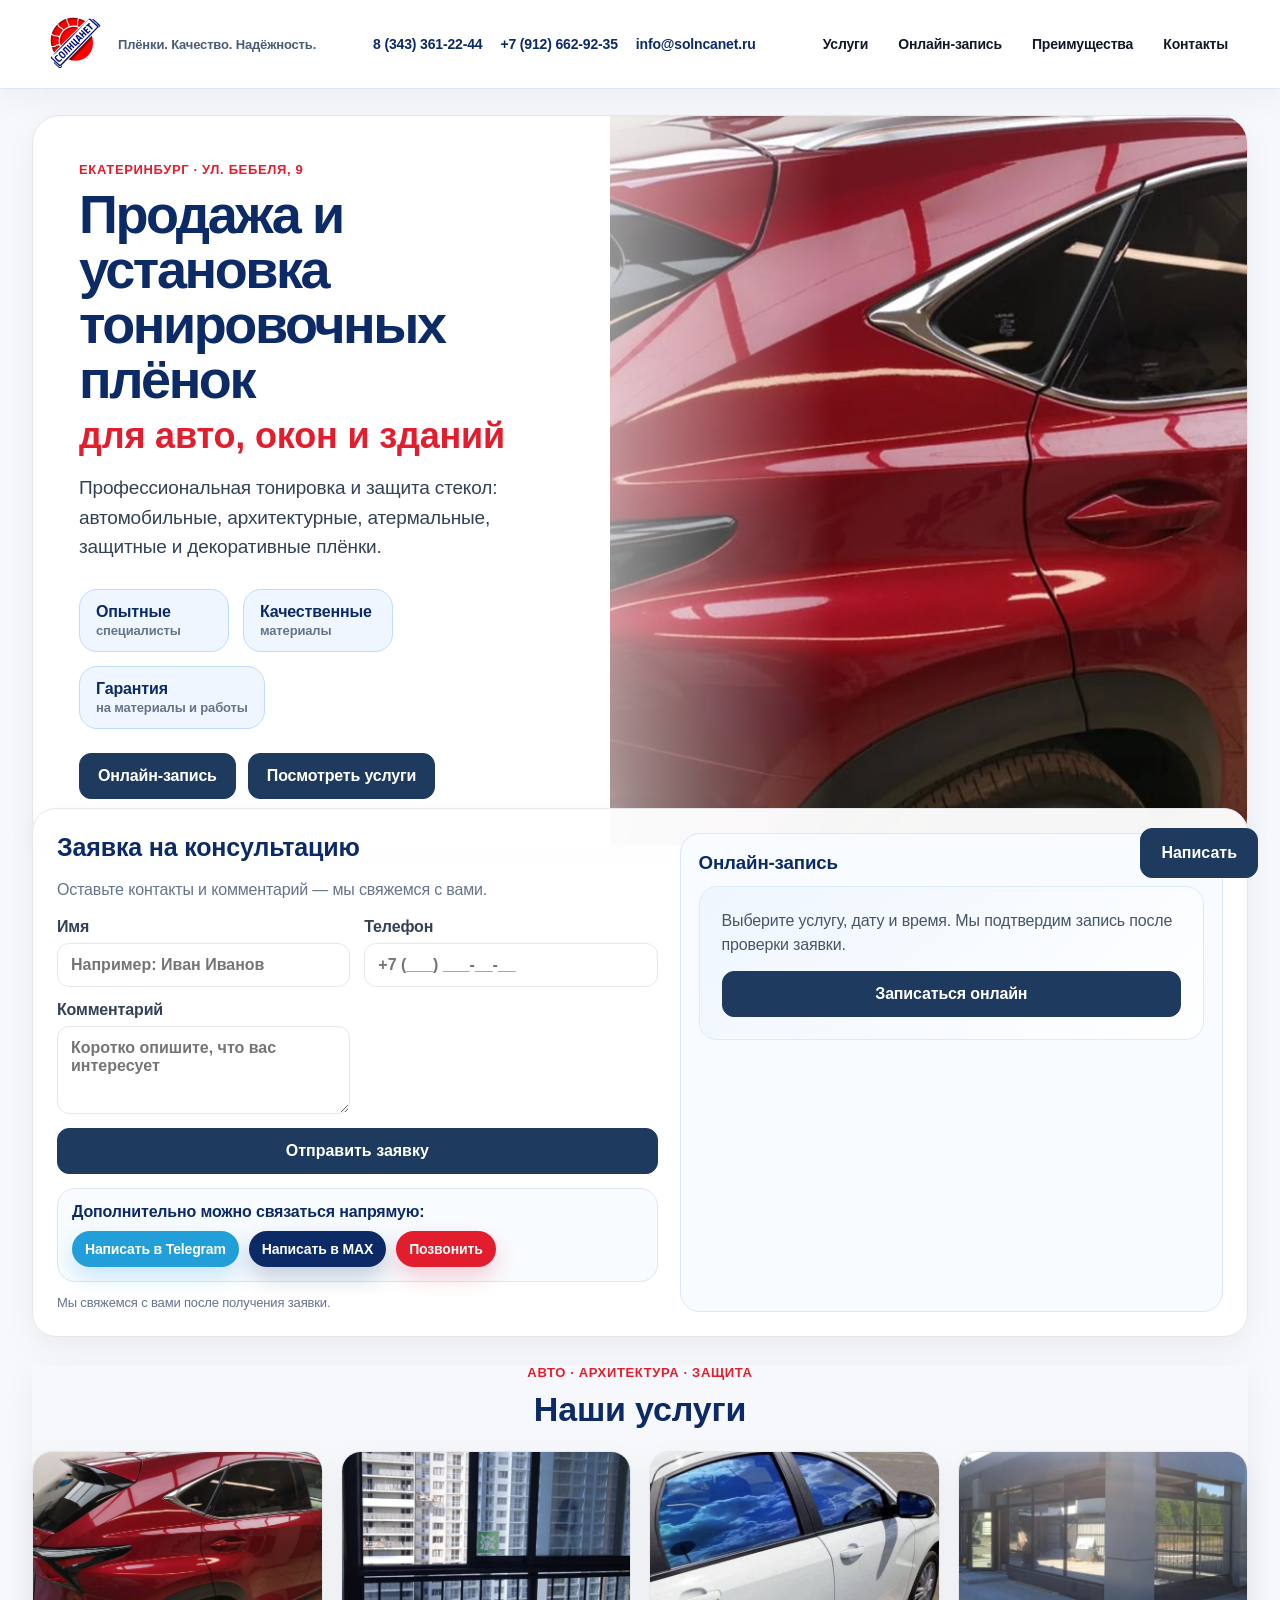
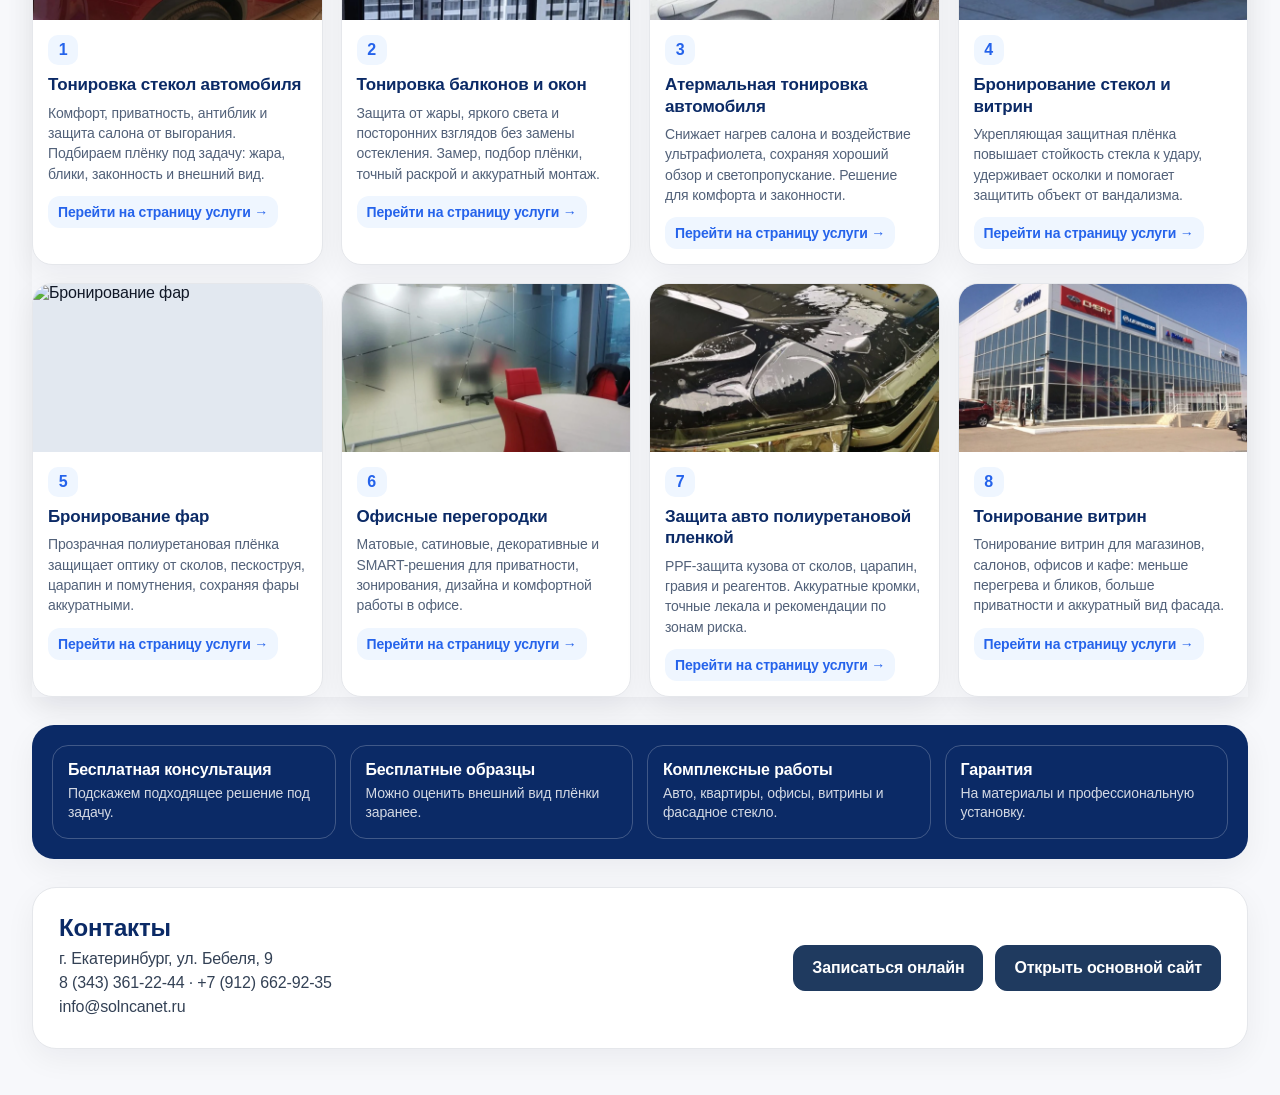
==== commit c56fb83f: "Add files via upload" ====
--- a/index.html
+++ b/index.html
@@ -61,58 +61,21 @@
     <section id="booking" class="booking-card">
       <div class="booking-form">
         <h2>Заявка на консультацию</h2>
-        <p>Опишите задачу и оставьте контакты — мы свяжемся с вами.</p>
+        <p>Оставьте контакты и комментарий — мы свяжемся с вами.</p>
         <form id="leadForm" class="lead-form-v7">
           <input type="text" name="hpCompany" class="hp-field" tabindex="-1" autocomplete="off" aria-hidden="true" />
           <input type="hidden" name="formStartedAt" id="formStartedAt" />
 
-          <label>Фамилия и имя
+          <label>Имя
             <input name="name" placeholder="Например: Иван Иванов" autocomplete="name" required />
-          </label>
-
-          <label>Компания
-            <input name="companyName" placeholder="Например: ООО Ромашка" autocomplete="organization" />
           </label>
 
           <label>Телефон
             <input name="phone" placeholder="+7 (___) ___-__-__" autocomplete="tel" required />
           </label>
 
-          <label>Услуга
-            <select name="service" required>
-              <option value="">Выберите услугу</option>
-              <option>Тонировка стекол автомобиля</option>
-              <option>Атермальная тонировка автомобиля</option>
-              <option>Тонировка балконов и окон</option>
-              <option>Бронирование стекол и витрин</option>
-              <option>Бронирование фар</option>
-              <option>Защита авто полиуретановой пленкой</option>
-              <option>Тонирование витрин</option>
-              <option>Декоративное тонирование офисных перегородок</option>
-              <option>Замер / консультация</option>
-              <option>Другое</option>
-            </select>
-          </label>
-
-          <div class="form-row-2">
-            <label>Желаемая дата
-              <input name="preferredDate" type="date" />
-            </label>
-            <label>Желаемое время
-              <input name="preferredTime" type="time" />
-            </label>
-          </div>
-
-          <label>Адрес объекта
-            <input name="address" placeholder="Город, улица, дом, офис / квартира" required />
-          </label>
-
-          <label>Информация об объекте
-            <textarea name="objectInfo" placeholder="Автомобиль, квартира, балкон, витрина, офис. Укажите площадь, количество стекол или особенности." required></textarea>
-          </label>
-
-          <label>Комментарий / что нужно сделать
-            <textarea name="task" placeholder="Например: тонировка авто, бронирование фар, тонировка балкона, защита витрин." required></textarea>
+          <label>Комментарий
+            <textarea name="comment" placeholder="Коротко опишите, что вас интересует" required></textarea>
           </label>
 
           <button class="btn btn--red" id="leadSubmitBtn" type="submit">Отправить заявку</button>
@@ -245,7 +208,7 @@
     </div>
   </div>
 
-  <script src="assets/site.js?v=client-public-clean-20261110-v2"></script>
+  <script src="assets/site.js?v=client-public-clean-20261110-v3"></script>
   <script src="assets/pwa.js?v=20260902-admin-recovery-cache-fix-v1"></script>
 </body>
 </html>
